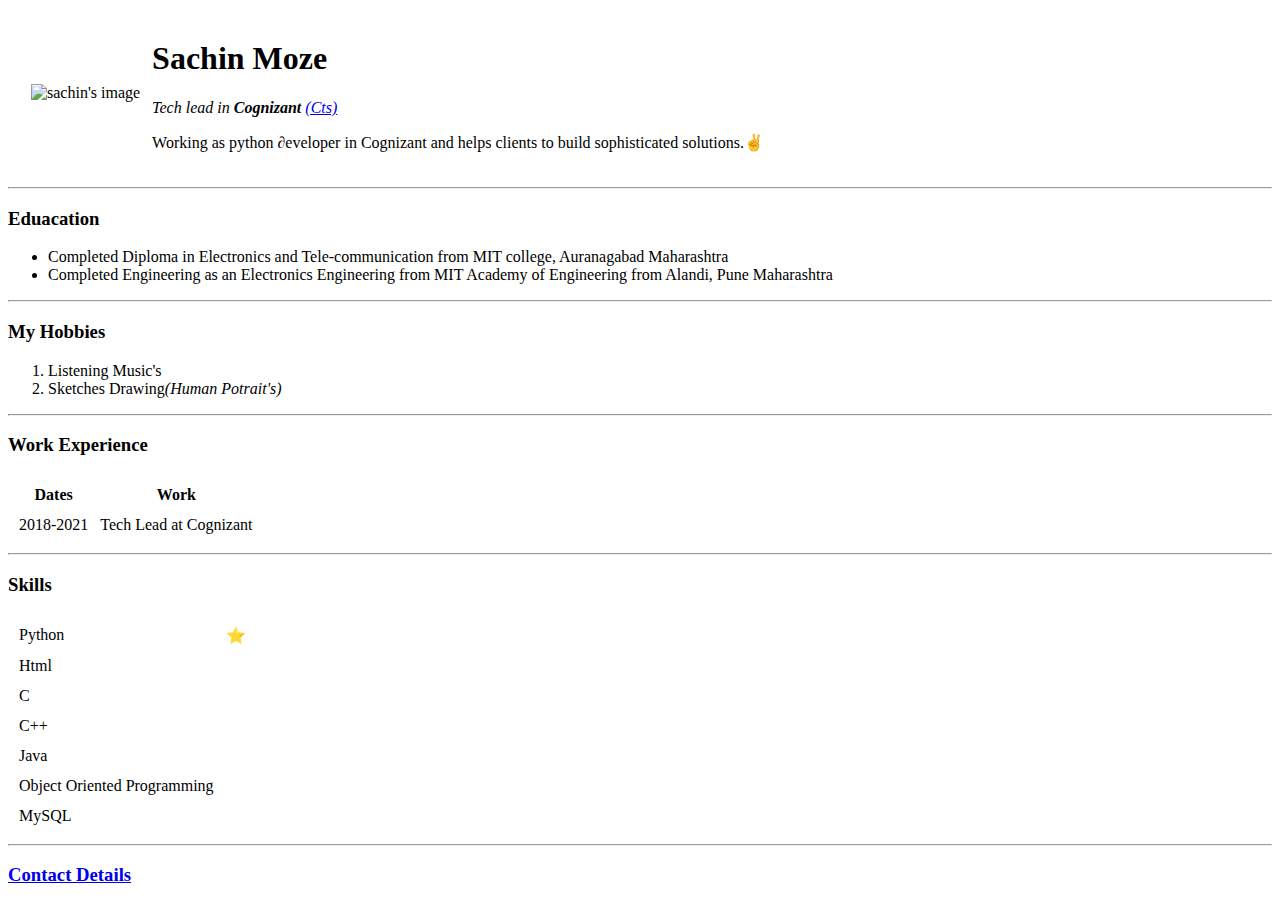
==== index.html @ 63a1b794 "Rename Sachin's Personal Site.html to index.html" ====
<!DOCTYPE html>
<html lang="en">
<head>
    <meta charset="UTF-8">
    <title>ॐ Sachin's Personal Site</title>
</head>
<body>
    <table cellspacing="10">
        <tr>
        <td>
            <td><img src="https://media-exp1.licdn.com/dms/image/C5103AQHh3WnSV5e0_Q/profile-displayphoto-shrink_200_200/0/1572767110825?e=1624492800&v=beta&t=uPd_oJoy_noJ2S34PMbqST-w3pqHbPOuSRU-WELYDcQ" alt="sachin's image"></td>
        <td><h1>Sachin Moze</h1>
        <p><em>Tech lead in <strong>Cognizant</strong>
        <a href="https://www.cognizant.com/">(Cts)</a></em></p>
        <p>Working as python ∂eveloper in Cognizant and helps clients to build sophisticated solutions.✌</p></td>
    </tr>
    </table>
    <hr>
    <h3>Eduacation</h3>
    <ul>
        <li>Completed Diploma in Electronics and Tele-communication from MIT college, Auranagabad Maharashtra</li>
        <li>Completed Engineering as an Electronics Engineering from MIT Academy of Engineering from Alandi, Pune Maharashtra</li>
    </ul>
    <hr>
    <h3>My Hobbies</h3>
    <ol>
        <li>Listening Music's</li>
        <li>Sketches Drawing<em>(Human Potrait's)</em></li>
    </ol>
    <hr>
    <h3>Work Experience</h3>
    <table cellspacing="10">
        <thead>
            <tr><th>Dates</th>
                <th>Work</th>
            </tr>
        </thead>
        <tbody>
            <tr>
                <td>2018-2021</td>
                <td>Tech Lead at Cognizant</td>
            </tr>
        </tbody>
    </table>
    <hr>
    <h3>Skills</h3>
    <table cellspacing="10">
        <tr><td>Python</td><td>⭐</td></tr>
        <tr><td>Html</td></tr>
        <tr><td>C</td></tr>
        <tr><td>C++</td></tr>
        <tr><td>Java</td></tr>
        <tr><td>Object Oriented Programming</td></tr>
        <tr><td>MySQL</td></tr>
    </table>
    <hr>
    <a href="contact-me.html"><h3>Contact Details</h3></a>
</body>
</html>
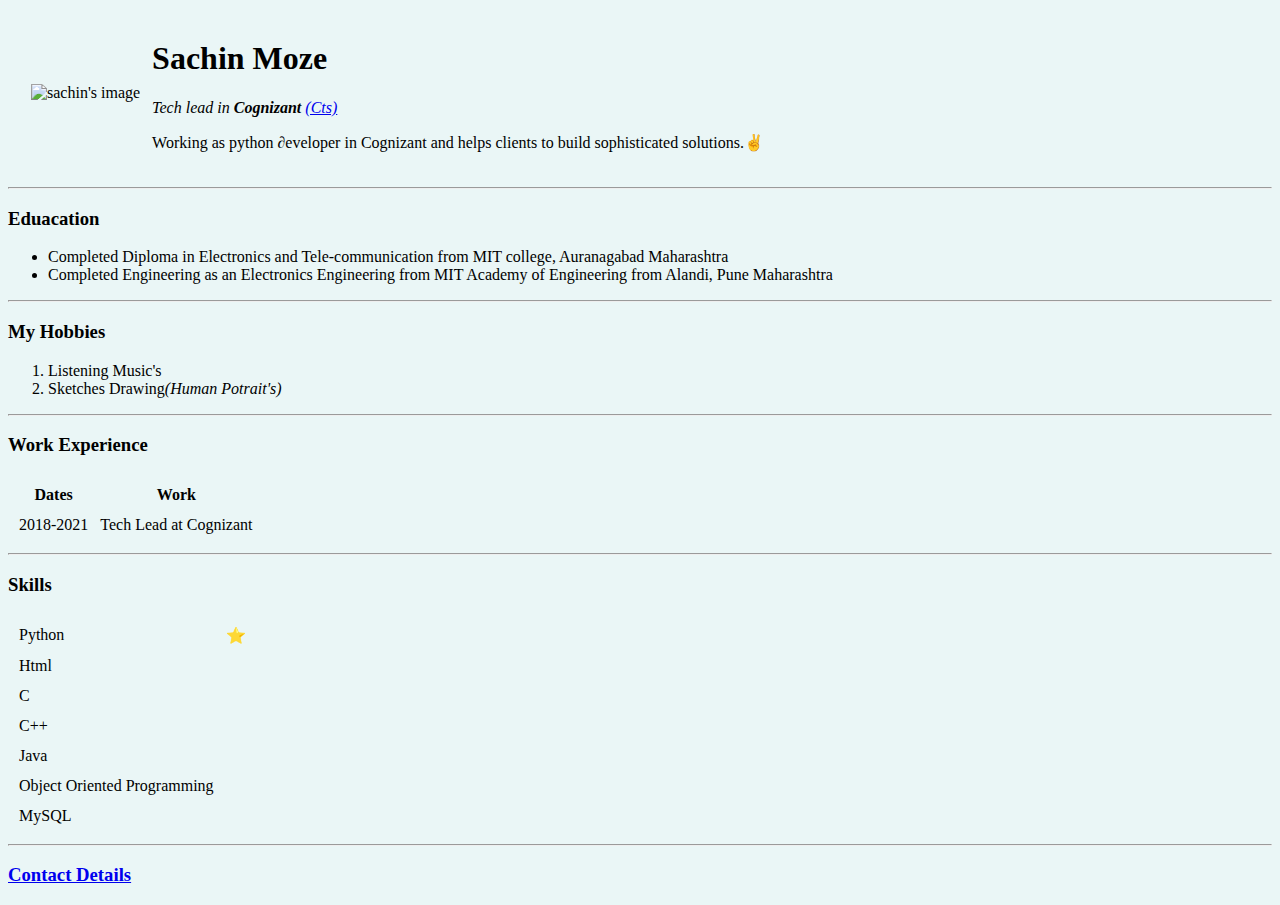
==== commit 37fada9f: "Update index.html" ====
--- a/index.html
+++ b/index.html
@@ -2,9 +2,9 @@
 <html lang="en">
 <head>
     <meta charset="UTF-8">
-    <title>ॐ Sachin's Personal Site</title>
+    <title>Sachin's Personal Site</title>
 </head>
-<body>
+<body style="background-color:#eaf6f6">
     <table cellspacing="10">
         <tr>
         <td>
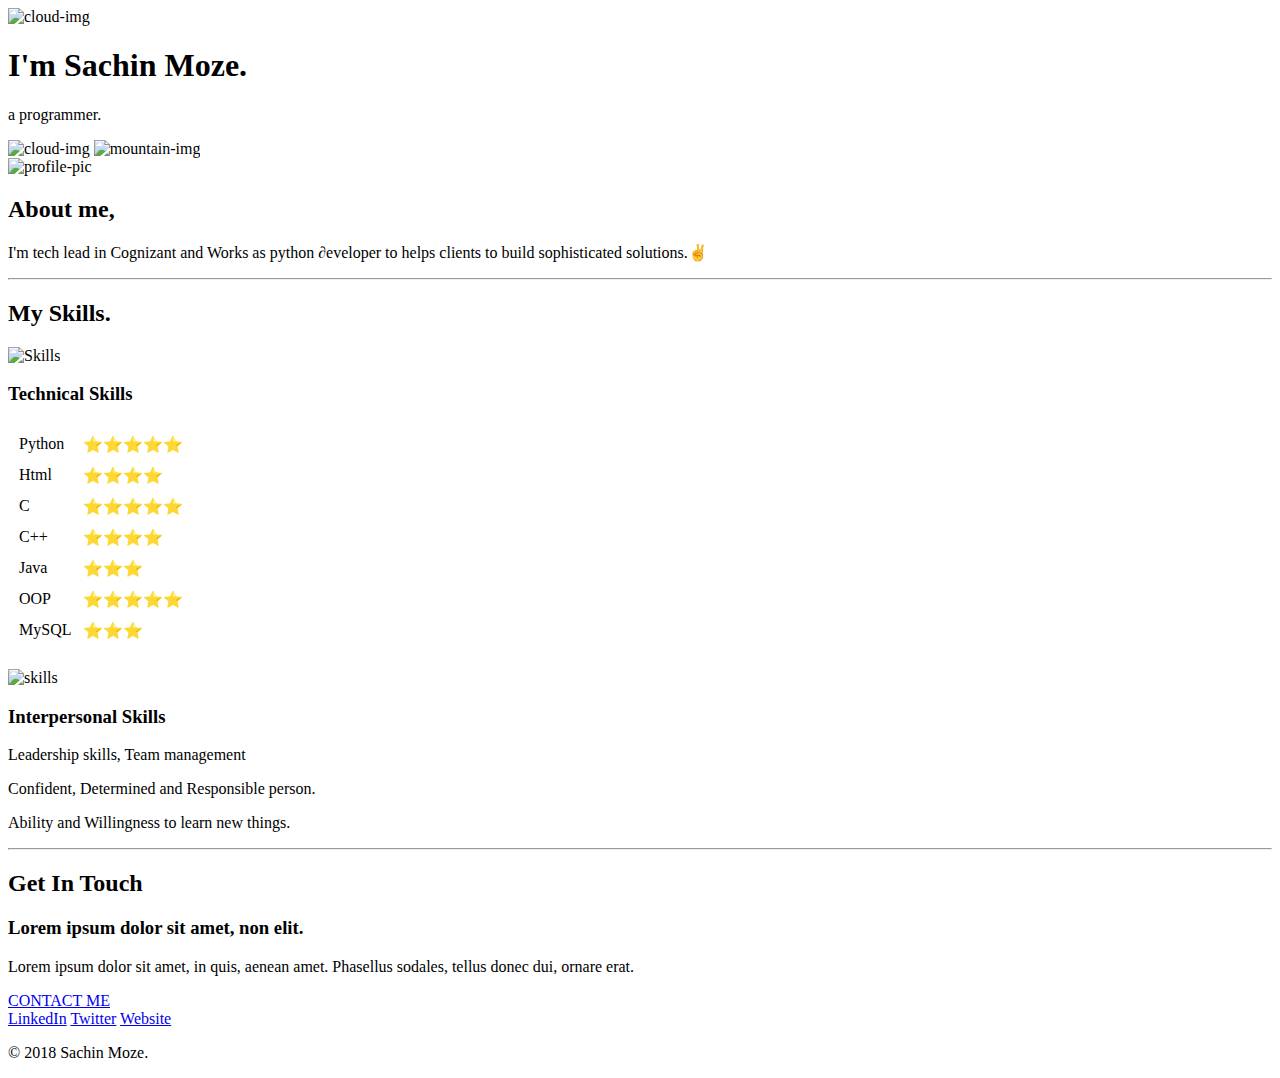
==== commit 3203e50b: "Update index.html" ====
--- a/index.html
+++ b/index.html
@@ -1,59 +1,71 @@
 <!DOCTYPE html>
-<html lang="en">
-<head>
-    <meta charset="UTF-8">
-    <title>Sachin's Personal Site</title>
-</head>
-<body style="background-color:#eaf6f6">
-    <table cellspacing="10">
-        <tr>
-        <td>
-            <td><img src="https://media-exp1.licdn.com/dms/image/C5103AQHh3WnSV5e0_Q/profile-displayphoto-shrink_200_200/0/1572767110825?e=1624492800&v=beta&t=uPd_oJoy_noJ2S34PMbqST-w3pqHbPOuSRU-WELYDcQ" alt="sachin's image"></td>
-        <td><h1>Sachin Moze</h1>
-        <p><em>Tech lead in <strong>Cognizant</strong>
-        <a href="https://www.cognizant.com/">(Cts)</a></em></p>
-        <p>Working as python ∂eveloper in Cognizant and helps clients to build sophisticated solutions.✌</p></td>
-    </tr>
-    </table>
-    <hr>
-    <h3>Eduacation</h3>
-    <ul>
-        <li>Completed Diploma in Electronics and Tele-communication from MIT college, Auranagabad Maharashtra</li>
-        <li>Completed Engineering as an Electronics Engineering from MIT Academy of Engineering from Alandi, Pune Maharashtra</li>
-    </ul>
-    <hr>
-    <h3>My Hobbies</h3>
-    <ol>
-        <li>Listening Music's</li>
-        <li>Sketches Drawing<em>(Human Potrait's)</em></li>
-    </ol>
-    <hr>
-    <h3>Work Experience</h3>
-    <table cellspacing="10">
-        <thead>
-            <tr><th>Dates</th>
-                <th>Work</th>
-            </tr>
-        </thead>
-        <tbody>
-            <tr>
-                <td>2018-2021</td>
-                <td>Tech Lead at Cognizant</td>
-            </tr>
-        </tbody>
-    </table>
-    <hr>
-    <h3>Skills</h3>
-    <table cellspacing="10">
-        <tr><td>Python</td><td>⭐</td></tr>
-        <tr><td>Html</td></tr>
-        <tr><td>C</td></tr>
-        <tr><td>C++</td></tr>
-        <tr><td>Java</td></tr>
-        <tr><td>Object Oriented Programming</td></tr>
-        <tr><td>MySQL</td></tr>
-    </table>
-    <hr>
-    <a href="contact-me.html"><h3>Contact Details</h3></a>
-</body>
+<html lang="en" dir="ltr">
+  <head>
+    <meta charset="utf-8">
+    <title>Sachin's resume</title>
+    <link rel="stylesheet" href="css/styles.css">
+    <link rel="icon" href="fevicon.ico">
+    <link rel="preconnect" href="https://fonts.gstatic.com">
+    <link href="https://fonts.googleapis.com/css2?family=Merriweather+Sans&family=Montserrat:wght@100&family=Sacramento&display=swap" rel="stylesheet">
+  </head>
+  <body>
+    <div class="top-container">
+      <img class="top-cloud"  src="images/cloud.png" alt="cloud-img">
+      <h1>I'm Sachin Moze.</h1>
+      <p>a <span id="pro">pro</span>grammer.</p>
+      <img class="bottom-cloud" src="images/cloud.png" alt="cloud-img">
+      <img src="images/mountain.png" alt="mountain-img">
+
+    </div>
+    <div class="middle-container">
+      <div class="profile">
+        <img src="images/profile.png" alt="profile-pic">
+        <h2>About me,</h2>
+        <p>I'm tech lead in Cognizant and Works as python ∂eveloper to helps clients to build sophisticated solutions.✌</p>
+      </div>
+      <hr class="hr-styles">
+      <div class="skills">
+        <h2>My Skills.</h2>
+        <div class="skill-row">
+          <!--<img class="skills-image" src="https://media.giphy.com/media/WUTywPPYZpdDChyBaZ/giphy.gif" alt="Skills">-->
+          <img class="skills-image" src="https://www.flaticon.com/premium-icon/icons/svg/2783/2783949.svg" alt="Skills">
+          <h3>Technical Skills</h3>
+          <!--<p>Python, Python(image processing), Python API's, R- language, HTML, CSS, Sql, C, Embedded C, Javascript, Linux.</p>-->
+          <table class="Technical-skills-table" cellspacing="10" >
+              <tr><td>Python</td><td>⭐⭐⭐⭐⭐</td></tr>
+              <tr><td>Html</td><td>⭐⭐⭐⭐</td></tr>
+              <tr><td>C</td><td>⭐⭐⭐⭐⭐</td></tr>
+              <tr><td>C++</td><td>⭐⭐⭐⭐</td></tr>
+              <tr><td>Java</td><td>⭐⭐⭐</td></tr>
+              <tr><td>OOP</td><td>⭐⭐⭐⭐⭐</td></tr>
+              <tr><td>MySQL</td><td>⭐⭐⭐</td></tr>
+          </table>
+        </div>
+        <br>
+        <div class="skill-row">
+          <img class="skills-image" src="images/skills.png" alt="skills">
+          <h3>Interpersonal Skills</h3>
+                <p>Leadership skills, Team management</p>
+                <p>Confident, Determined and Responsible person.</p>
+                <p>Ability and Willingness to learn new things.</p>
+        </div>
+      </div>
+      <hr class="hr-styles">
+      <div class="contact-me">
+        <h2>Get In Touch</h2>
+        <h3>Lorem ipsum dolor sit amet, non elit.</h3>
+        <p>Lorem ipsum dolor sit amet, in quis, aenean amet. Phasellus sodales, tellus donec dui, ornare erat.</p>
+        <a class="btn" href="mailto:name@email.com">CONTACT ME</a>
+      </div>
+    </div>
+
+
+    <div class="bottom-container">
+      <a class="footer-link" href="https://www.linkedin.com/">LinkedIn</a>
+      <a class="footer-link" href="https://twitter.com/">Twitter</a>
+      <a class="footer-link" href="https://www.appbrewery.co/">Website</a>
+      <p>© 2018 Sachin Moze.</p>
+    </div>
+
+  </body>
 </html>
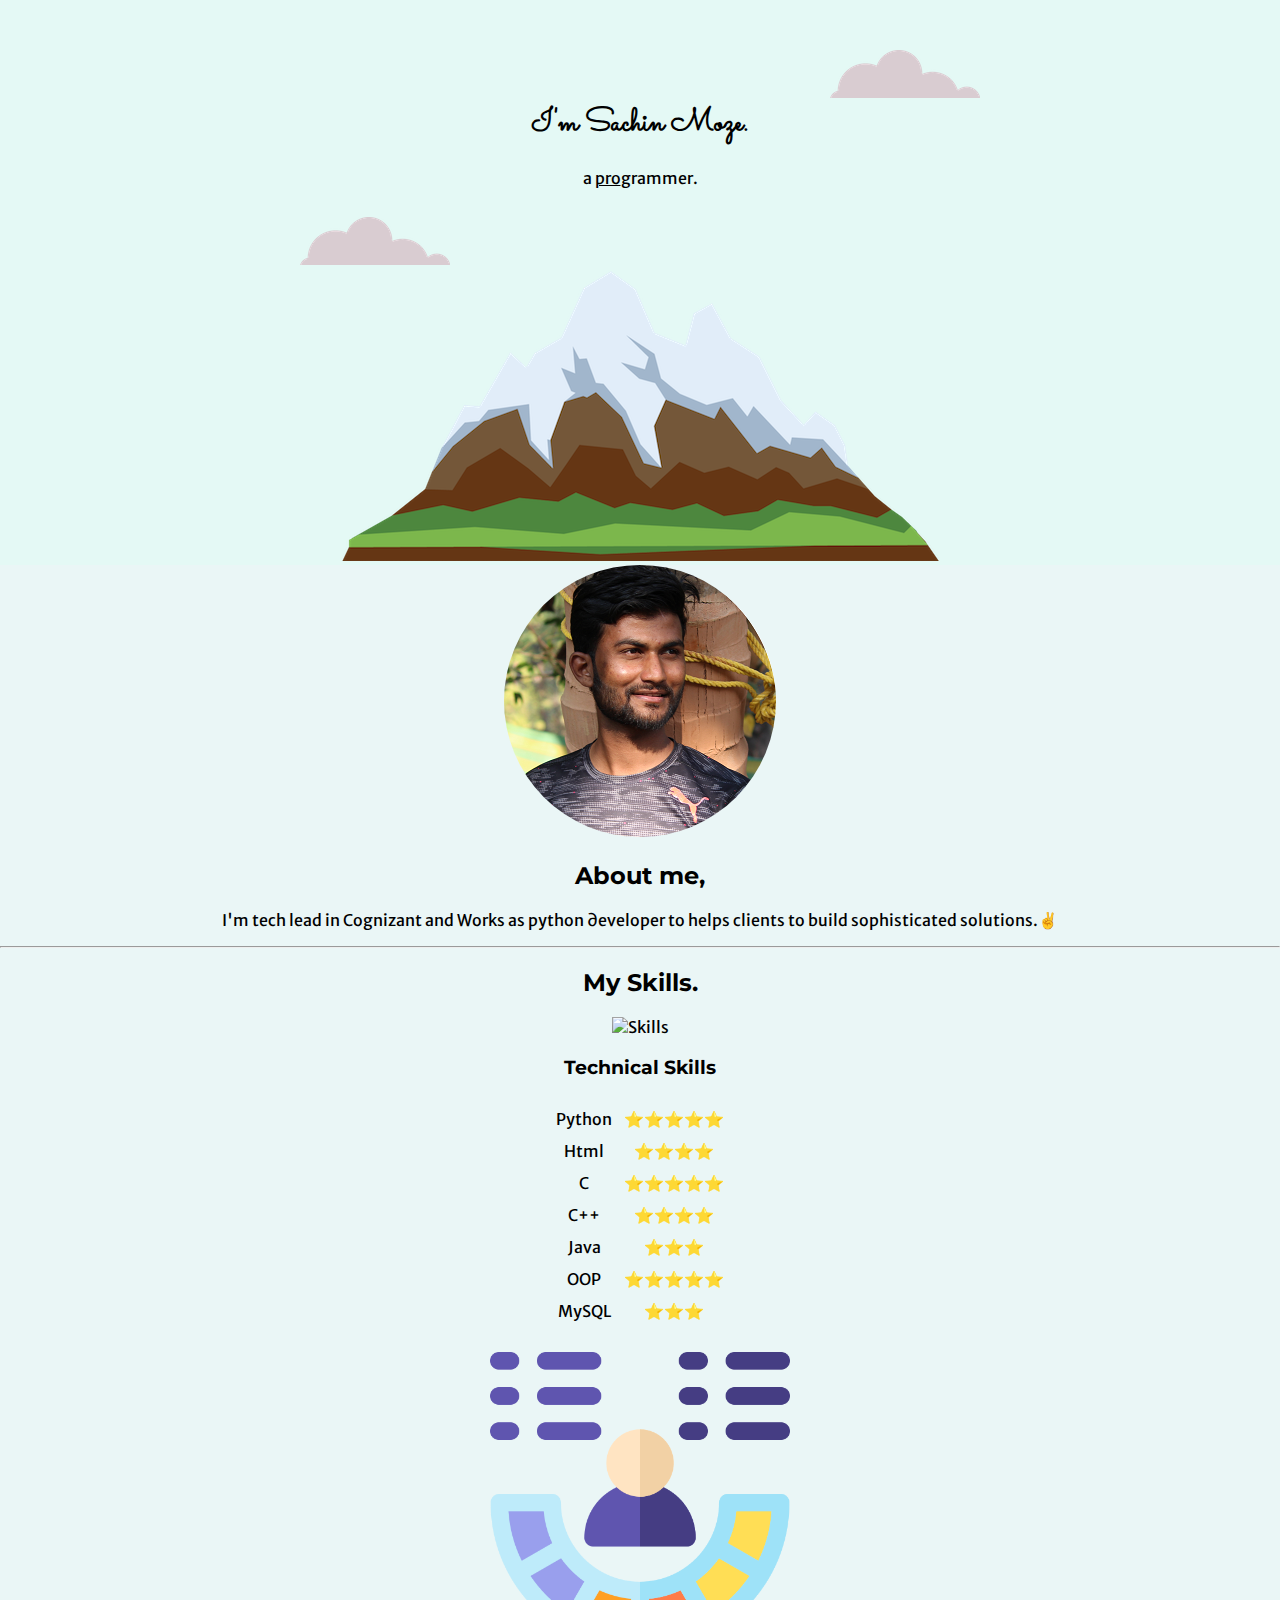
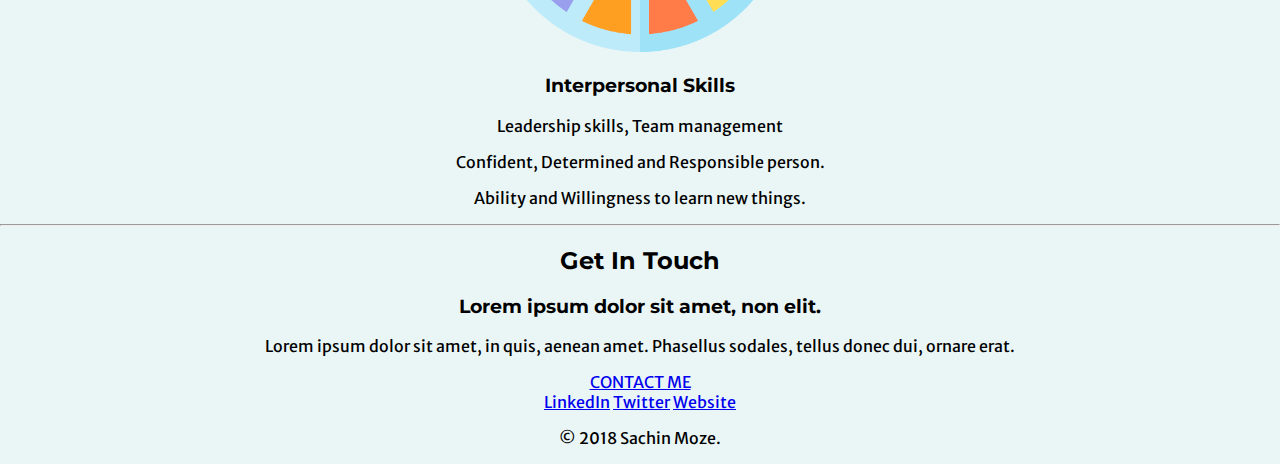
==== commit e0689e81: "Update index.html" ====
--- a/index.html
+++ b/index.html
@@ -23,7 +23,7 @@
         <h2>About me,</h2>
         <p>I'm tech lead in Cognizant and Works as python ∂eveloper to helps clients to build sophisticated solutions.✌</p>
       </div>
-      <hr class="hr-styles">
+      <hr>
       <div class="skills">
         <h2>My Skills.</h2>
         <div class="skill-row">
@@ -50,7 +50,7 @@
                 <p>Ability and Willingness to learn new things.</p>
         </div>
       </div>
-      <hr class="hr-styles">
+      <hr>
       <div class="contact-me">
         <h2>Get In Touch</h2>
         <h3>Lorem ipsum dolor sit amet, non elit.</h3>
--- a/css/styles.css
+++ b/css/styles.css
@@ -0,0 +1,78 @@
+/*div{
+  background-color: #e4f9f5;
+}*/
+
+body{
+  margin: 0;
+  text-align: center;
+  font-family: 'Merriweather Sans', sans-serif;
+  /*background-color: #fefaf6;*/
+  background-color:#eaf6f6;
+
+}
+
+h1{
+  margin-top: 0;
+  font-family: 'Sacramento', cursive;
+  /*width: 15%;
+  margin: 0 auto 0 auto;*/
+}
+
+h2{
+  font-family: 'Montserrat', sans-serif;
+}
+
+h3{
+  font-family: 'Montserrat', sans-serif;
+}
+/******/
+#pro{
+  text-decoration: underline;
+}
+
+.top-container{
+  position: relative;
+  padding-top: 100px;
+  background-color: #e4f9f5;
+}
+
+.top-cloud{
+        position:absolute;
+        right: 300px;
+        top: 50px;
+}
+
+.bottom-cloud{
+  position: absolute;
+  left: 300px;
+  bottom: 300px;
+}
+.skills-image{
+
+  height: 300px;
+  width: 300px;
+  background-color:#eaf6f6;
+
+}
+
+.Technical-skills-table{
+  margin-left: auto;
+  margin-right: auto;
+}
+.middle-container{
+
+}
+.bottom-container{
+
+}
+
+#pro:hover{
+  background: yellow;
+}
+.hr-styles{
+  border-style:none;
+  border-top-style:dotted;
+  border-color: grey;
+  border-width:2px;
+  width:6%
+}
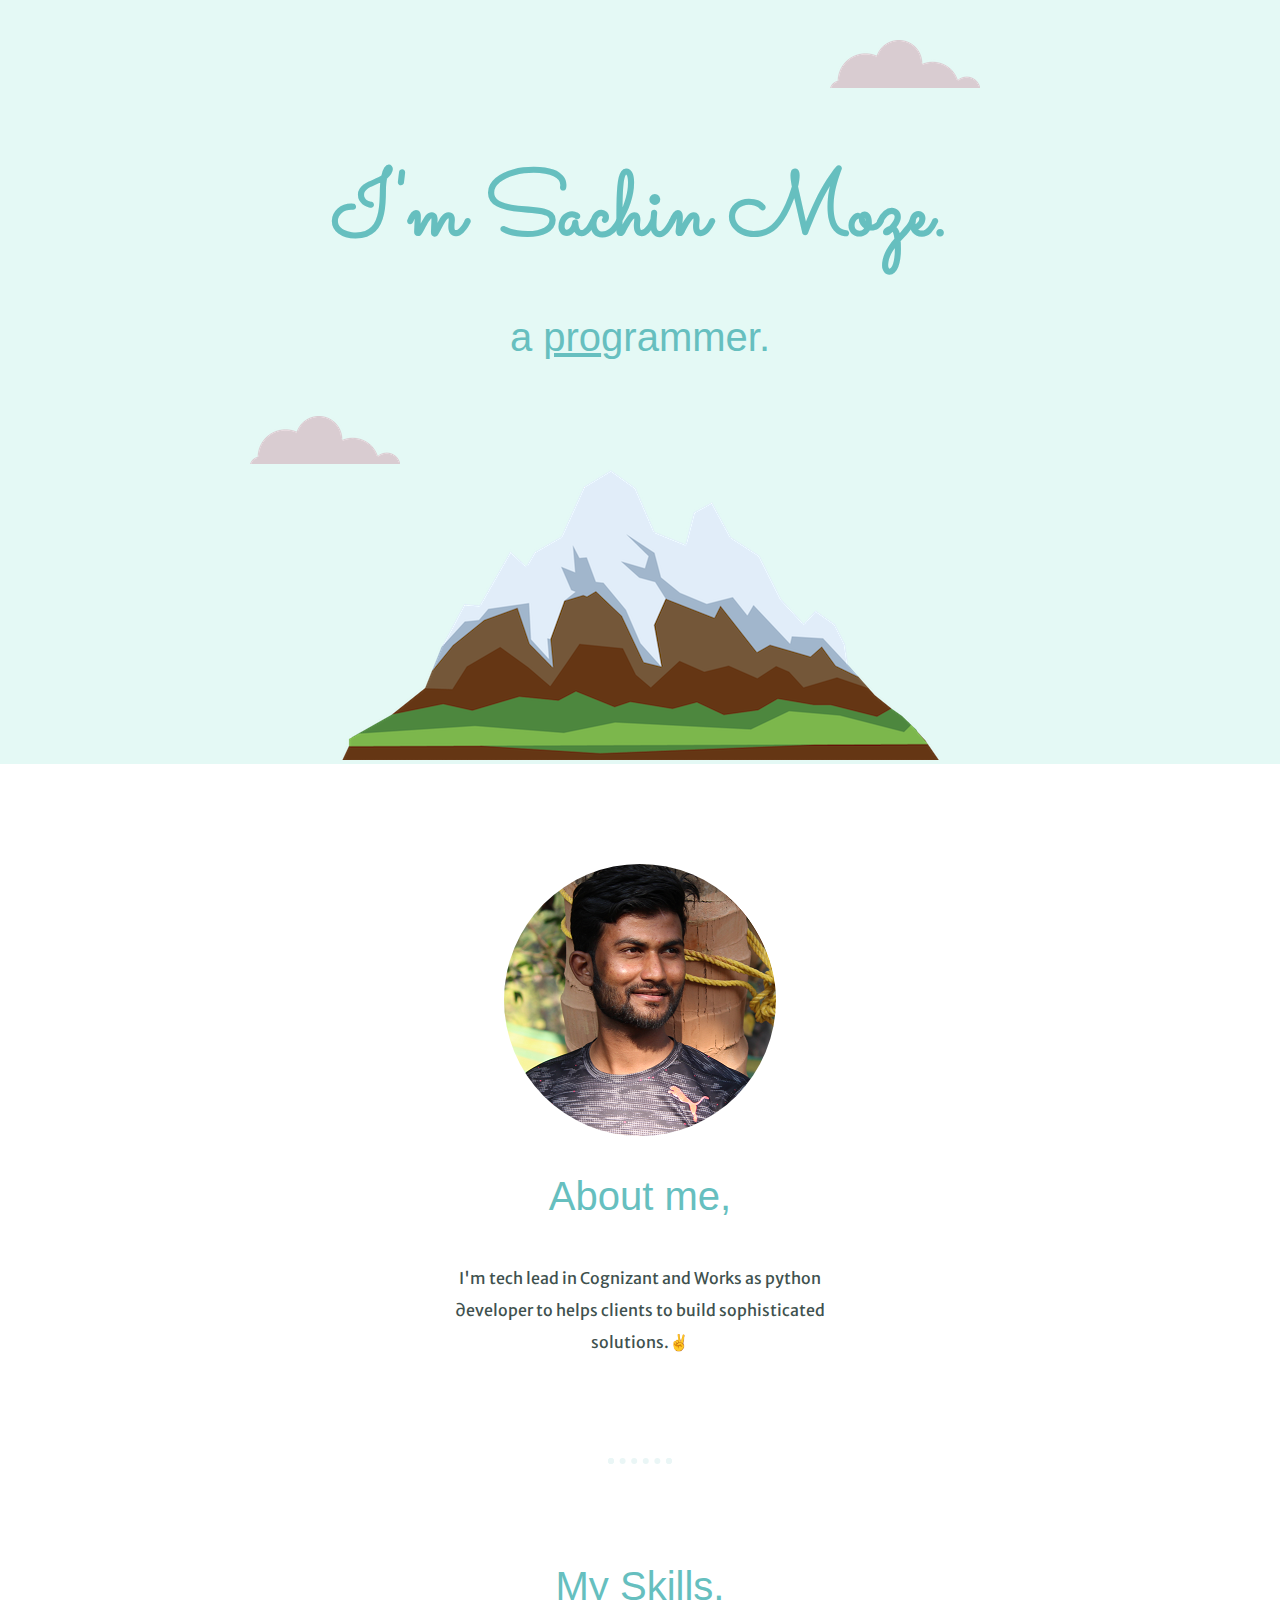
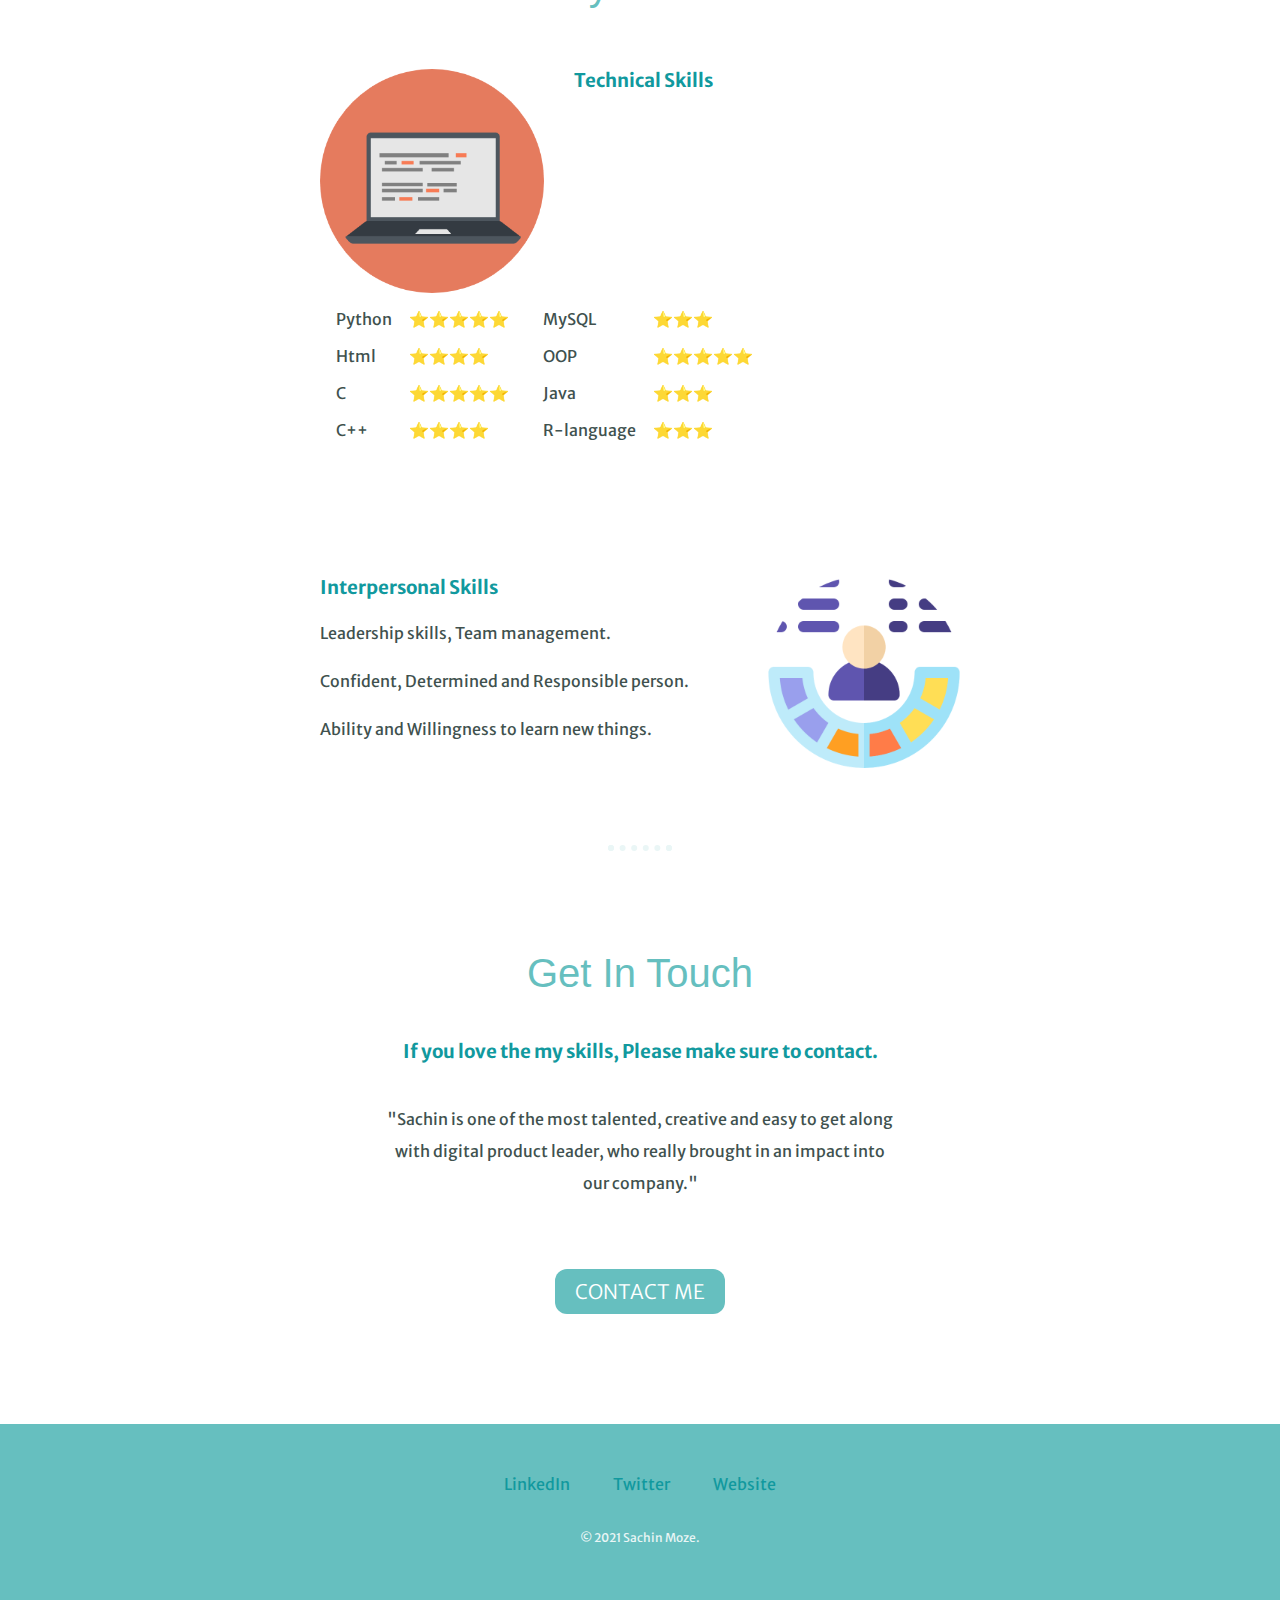
==== commit 8f6ccedd: "Update index.html" ====
--- a/index.html
+++ b/index.html
@@ -12,7 +12,7 @@
     <div class="top-container">
       <img class="top-cloud"  src="images/cloud.png" alt="cloud-img">
       <h1>I'm Sachin Moze.</h1>
-      <p>a <span id="pro">pro</span>grammer.</p>
+      <h2>a <span id="pro">pro</span>grammer.</h2>
       <img class="bottom-cloud" src="images/cloud.png" alt="cloud-img">
       <img src="images/mountain.png" alt="mountain-img">
 
@@ -21,41 +21,39 @@
       <div class="profile">
         <img src="images/profile.png" alt="profile-pic">
         <h2>About me,</h2>
-        <p>I'm tech lead in Cognizant and Works as python ∂eveloper to helps clients to build sophisticated solutions.✌</p>
+        <p class="intro">I'm tech lead in Cognizant and Works as python ∂eveloper to helps clients to build sophisticated solutions.✌</p>
       </div>
       <hr>
       <div class="skills">
         <h2>My Skills.</h2>
         <div class="skill-row">
           <!--<img class="skills-image" src="https://media.giphy.com/media/WUTywPPYZpdDChyBaZ/giphy.gif" alt="Skills">-->
-          <img class="skills-image" src="https://www.flaticon.com/premium-icon/icons/svg/2783/2783949.svg" alt="Skills">
+          <img class="computer-image" src="images/computer-circle.png" alt="Skills">
           <h3>Technical Skills</h3>
           <!--<p>Python, Python(image processing), Python API's, R- language, HTML, CSS, Sql, C, Embedded C, Javascript, Linux.</p>-->
-          <table class="Technical-skills-table" cellspacing="10" >
-              <tr><td>Python</td><td>⭐⭐⭐⭐⭐</td></tr>
-              <tr><td>Html</td><td>⭐⭐⭐⭐</td></tr>
-              <tr><td>C</td><td>⭐⭐⭐⭐⭐</td></tr>
-              <tr><td>C++</td><td>⭐⭐⭐⭐</td></tr>
-              <tr><td>Java</td><td>⭐⭐⭐</td></tr>
-              <tr><td>OOP</td><td>⭐⭐⭐⭐⭐</td></tr>
-              <tr><td>MySQL</td><td>⭐⭐⭐</td></tr>
+          <table class="Technical-skills-table" cellspacing="15">
+              <tr><td>Python</td><td>⭐⭐⭐⭐⭐</td><td> </td><td>MySQL</td><td>⭐⭐⭐</td></tr>
+              <tr><td>Html</td><td>⭐⭐⭐⭐</td><td> </td><td>OOP</td><td>⭐⭐⭐⭐⭐</td></tr>
+              <tr><td>C</td><td>⭐⭐⭐⭐⭐</td><td> </td><td>Java</td><td>⭐⭐⭐</td></tr>
+              <tr><td>C++</td><td>⭐⭐⭐⭐</td><td> </td><td>R-language</td><td>⭐⭐⭐</td></tr>
           </table>
         </div>
         <br>
         <div class="skill-row">
-          <img class="skills-image" src="images/skills.png" alt="skills">
+          <img class="skill-image" src="images/skills-circle.png" alt="skills">
           <h3>Interpersonal Skills</h3>
-                <p>Leadership skills, Team management</p>
-                <p>Confident, Determined and Responsible person.</p>
-                <p>Ability and Willingness to learn new things.</p>
+                <p>Leadership skills, Team management.</p>
+                <p >Confident, Determined and Responsible person.</p>
+                <p >Ability and Willingness to learn new things.</p>
         </div>
       </div>
       <hr>
       <div class="contact-me">
         <h2>Get In Touch</h2>
-        <h3>Lorem ipsum dolor sit amet, non elit.</h3>
-        <p>Lorem ipsum dolor sit amet, in quis, aenean amet. Phasellus sodales, tellus donec dui, ornare erat.</p>
-        <a class="btn" href="mailto:name@email.com">CONTACT ME</a>
+        <h3>If you love the my skills, Please make sure to contact.</h3>
+        <p class="contact-message">"Sachin is one of the most talented, creative and easy to get along with digital product leader, who really brought in an impact into our company."</p>
+
+        <a href="mailto:mozesachin02@gmail.com" class="BUTTON_EYG">CONTACT ME</a>
       </div>
     </div>
 
@@ -64,7 +62,7 @@
       <a class="footer-link" href="https://www.linkedin.com/">LinkedIn</a>
       <a class="footer-link" href="https://twitter.com/">Twitter</a>
       <a class="footer-link" href="https://www.appbrewery.co/">Website</a>
-      <p>© 2018 Sachin Moze.</p>
+      <p class="copyright">© 2021 Sachin Moze.</p>
     </div>
 
   </body>
--- a/css/styles.css
+++ b/css/styles.css
@@ -3,33 +3,55 @@
 }*/
 
 body{
+  color: #40514E;
   margin: 0;
   text-align: center;
-  font-family: 'Merriweather Sans', sans-serif;
+  font-family: 'Merriweather Sans', serif;
   /*background-color: #fefaf6;*/
-  background-color:#eaf6f6;
+  /*background-color:#eaf6f6;*/
 
 }
 
 h1{
-  margin-top: 0;
+  font-size: 5.62rem;  /*100%==16px*/
+  margin: 50px auto 0 auto;
   font-family: 'Sacramento', cursive;
+  color: #66BFBF;
+  /*line-height: 2;*/
   /*width: 15%;
   margin: 0 auto 0 auto;*/
 }
 
 h2{
-  font-family: 'Montserrat', sans-serif;
+  font-size:2.5rem;
+  font-family: 'Merriweather', sans-serif;
+  color: #66BFBF;
+  font-weight: normal;
+  padding-bottom: 10px;
 }
-
+/*Merriweather*/
 h3{
-  font-family: 'Montserrat', sans-serif;
+  font-family: 'Merriweather Sans', sans-serif;
+  color: #11999E;
 }
 /******/
 #pro{
   text-decoration: underline;
 }
+p{
+  line-height: 2;
+}
+.intro{
+  width: 30%;
+  margin: auto;
+}
 
+.skill-row{
+  width: 50%;
+  margin:50px auto 50px auto;
+  text-align: left;
+
+}
 .top-container{
   position: relative;
   padding-top: 100px;
@@ -39,40 +61,108 @@
 .top-cloud{
         position:absolute;
         right: 300px;
-        top: 50px;
+        top: 40px;
 }
 
 .bottom-cloud{
   position: absolute;
-  left: 300px;
+  left: 250px;
   bottom: 300px;
 }
-.skills-image{
+.computer-image{
+  /*height: 350px;*/
+  width: 35%;
+  float: left;
+  margin-right: 30px;
+  }
+  .skill-image{
+    /*height: 350px;*/
+    width: 30%;
+    float: right;
+    margin-left: 30px;
+    }
 
-  height: 300px;
-  width: 300px;
-  background-color:#eaf6f6;
+
+.Technical-skills-table{
+  /*margin-left: auto;
+  margin-right: auto;*/
+  text-align: left;
 
 }
 
-.Technical-skills-table{
-  margin-left: auto;
-  margin-right: auto;
+.middle-container{
+  margin:100px 0 100px 0;
 }
-.middle-container{
+
+.contact-message{
+  width: 40%;
+  margin: 40px auto 60px;
+}
+
+.footer-link{
+  color: #11999E;
 
 }
 .bottom-container{
 
+  background-color: #66BFBF;
+  padding:50px 0 20px;
+}
+a{
+  color:#11999E;
+  font-family: 'Merriweather Sans', serif;
+  margin: 10px 20px;
+  text-decoration: none;
+}
+a:hover{
+  color: #eaf6f6;
 }
 
+.copyright{
+  color: #eaf6f6;
+  font-size: 0.75rem;
+  padding: 20px 0;
+}
+/*
 #pro:hover{
   background: yellow;
+}*/
+hr{
+  border:dotted #eaf6f6 6px;
+  /*border-color: grey;*/
+  border-bottom: none;
+  margin: 100px auto;
+  width:4%
 }
-.hr-styles{
-  border-style:none;
-  border-top-style:dotted;
-  border-color: grey;
-  border-width:2px;
-  width:6%
+.BUTTON_EYG {
+   -webkit-border-radius: 20px;
+   -moz-border-radius: 20px;
+   border-radius: 12px;
+   color: #ffffff;
+   font-family: 'Merriweather Sans', serif;
+   font-size: 20px;
+   font-weight: 100;
+   padding: 20px;
+   border-color-hover: ;
+   border-style-hover: solid;
+   border-width-hover: 1;
+   background-color: #66BFBF;
+   text-decoration: none;
+   display: inline-block;
+   cursor: pointer;
+   text-align: center;
+   padding: 10px 20px 10px 20px;
 }
+
+.BUTTON_EYG:hover {
+   background: #22E1E1;
+   background-image: -webkit-linear-gradient(top, #22E1E1, #13FFFF);
+   background-image: -moz-linear-gradient(top, #22E1E1, #13FFFF);
+   background-image: -ms-linear-gradient(top, #22E1E1, #13FFFF);
+   background-image: -o-linear-gradient(top, #22E1E1, #13FFFF);
+   background-image: -webkit-gradient(to bottom, #22E1E1, #13FFFF);
+   -webkit-border-radius: 10px;
+   -moz-border-radius: 10px;
+   border-radius: 10px;
+   text-decoration: none;
+}
